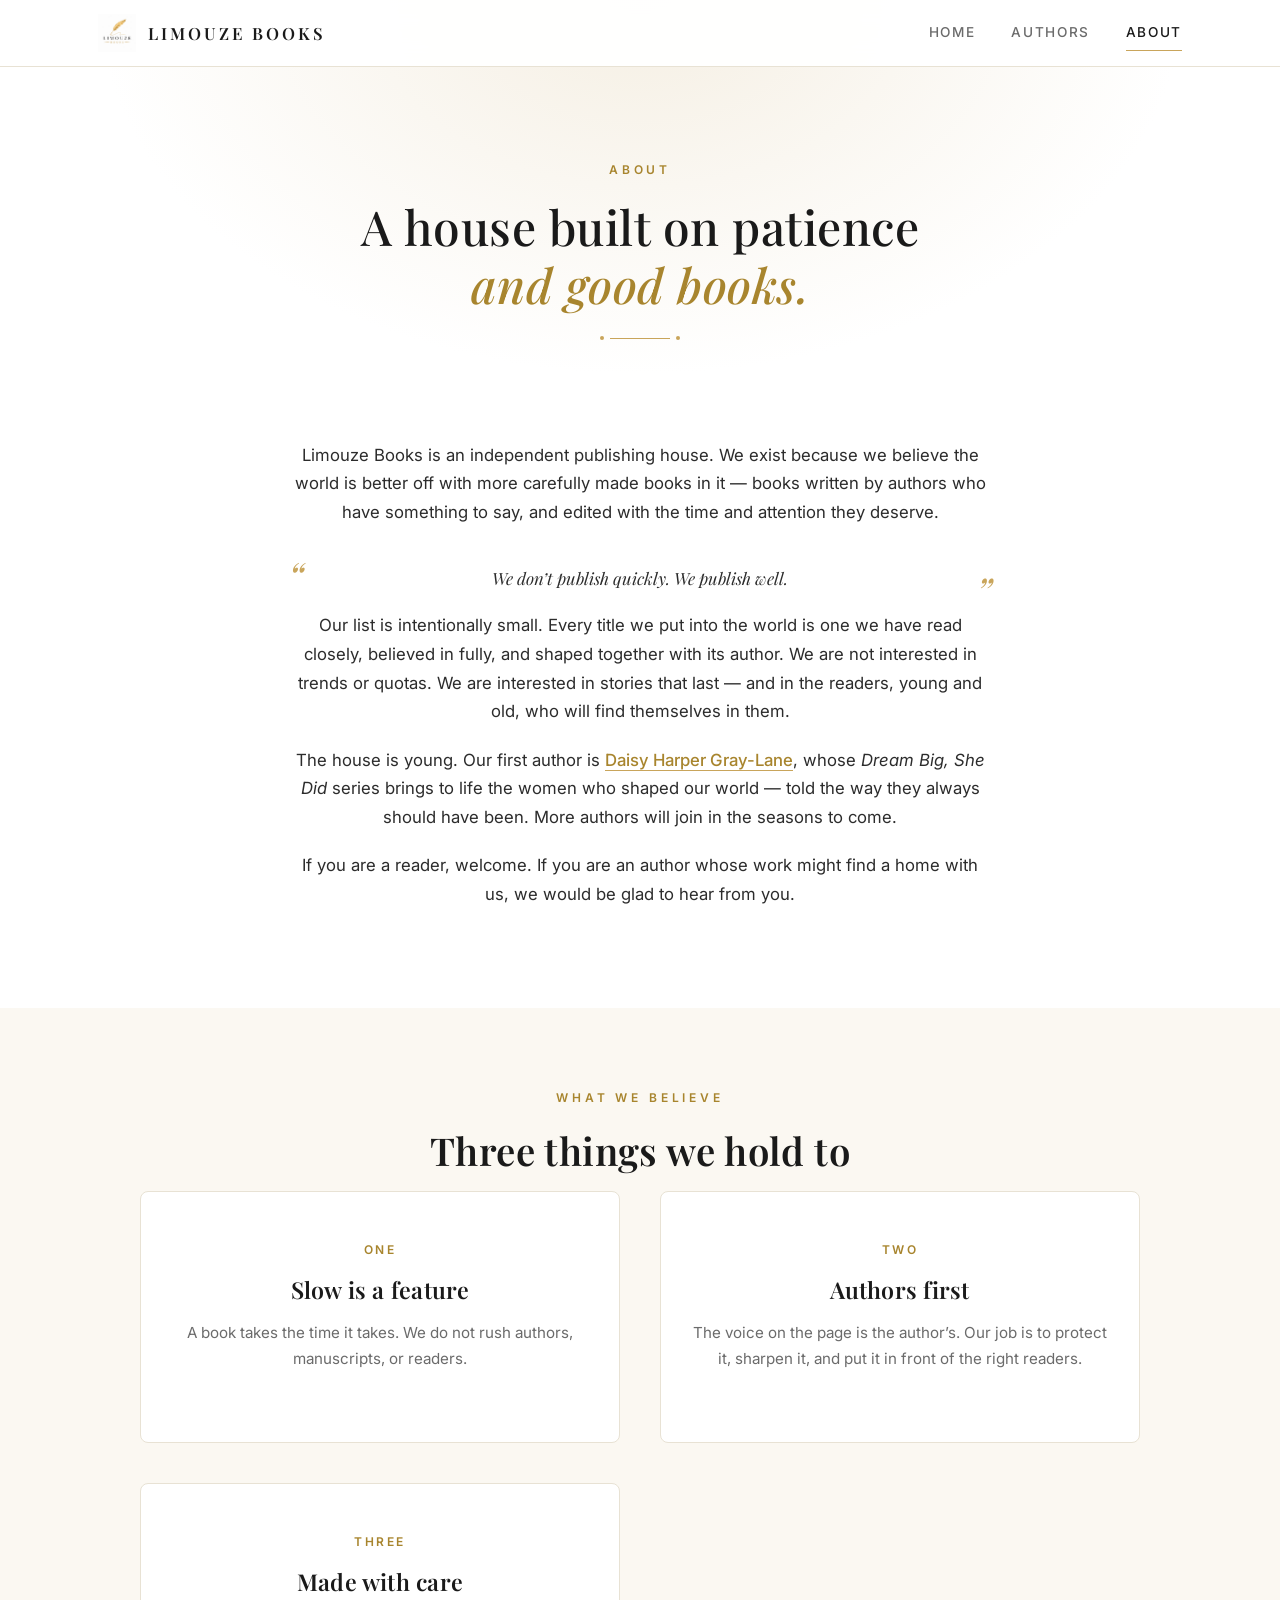
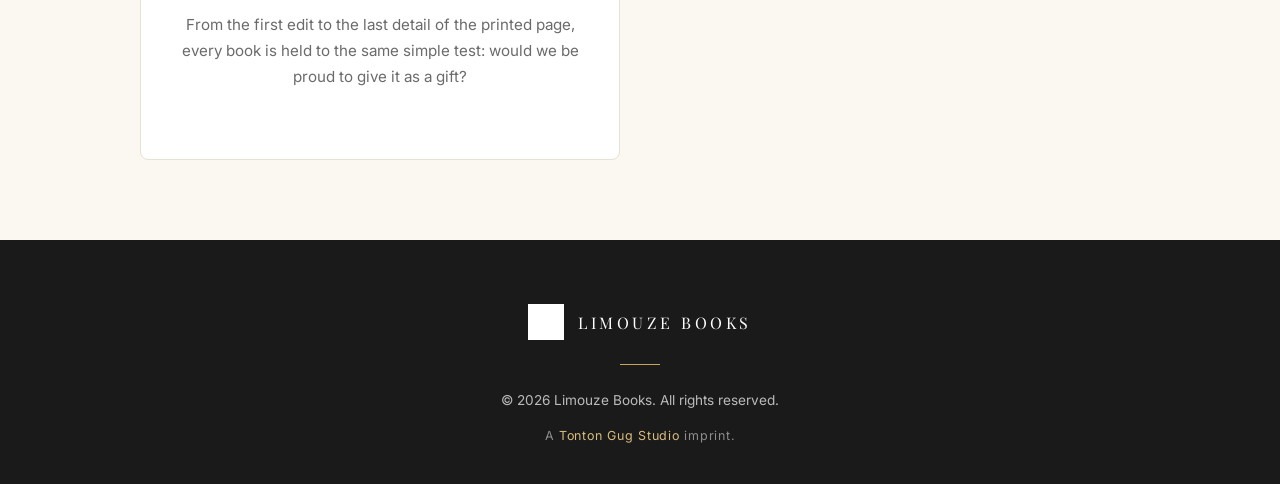
==== about.html @ 1fb587f5 "Initial commit: Limouze Books umbrella site" ====
<!DOCTYPE html>
<html lang="en">
<head>
  <meta charset="UTF-8">
  <meta name="viewport" content="width=device-width, initial-scale=1.0">
  <title>About | Limouze Books</title>
  <meta name="description" content="About Limouze Books — an independent publishing house dedicated to thoughtful, beautifully crafted books.">
  <link rel="icon" href="assets/logo.jpeg" type="image/jpeg">
  <link rel="preconnect" href="https://fonts.googleapis.com">
  <link rel="preconnect" href="https://fonts.gstatic.com" crossorigin>
  <link href="https://fonts.googleapis.com/css2?family=Playfair+Display:ital,wght@0,400;0,500;0,600;0,700;1,400;1,500&family=Inter:wght@400;500;600&display=swap" rel="stylesheet">
  <link rel="stylesheet" href="style.css">
</head>
<body>

  <!-- NAVBAR -->
  <nav class="navbar">
    <div class="container">
      <a href="index.html" class="nav-logo">
        <img src="assets/logo.jpeg" alt="Limouze Books">
        <span>Limouze Books</span>
      </a>
      <button class="nav-toggle" aria-label="Toggle menu">&#9776;</button>
      <div class="nav-links">
        <a href="index.html">Home</a>
        <a href="index.html#authors">Authors</a>
        <a href="about.html" class="active">About</a>
      </div>
    </div>
  </nav>

  <!-- HERO -->
  <section class="hero" style="padding: 160px 0 70px;">
    <div class="container">
      <span class="section-eyebrow">About</span>
      <h1 style="font-size: clamp(2rem, 4.5vw, 3rem);">A house built on patience<br><em>and good books.</em></h1>
      <div class="divider-gold"></div>
    </div>
  </section>

  <!-- ABOUT BODY -->
  <section class="about-section" style="padding-top: 0;">
    <div class="container">
      <p>Limouze Books is an independent publishing house. We exist because we believe the world is better off with more carefully made books in it &mdash; books written by authors who have something to say, and edited with the time and attention they deserve.</p>

      <p class="quote">We don&rsquo;t publish quickly. We publish well.</p>

      <p>Our list is intentionally small. Every title we put into the world is one we have read closely, believed in fully, and shaped together with its author. We are not interested in trends or quotas. We are interested in stories that last &mdash; and in the readers, young and old, who will find themselves in them.</p>

      <p>The house is young. Our first author is <a href="https://daisy-harper-gray-lane.vercel.app" target="_blank" rel="noopener" style="color: var(--gold-deep); border-bottom: 1px solid var(--gold); font-weight: 500;">Daisy Harper Gray-Lane</a>, whose <em>Dream Big, She Did</em> series brings to life the women who shaped our world &mdash; told the way they always should have been. More authors will join in the seasons to come.</p>

      <p>If you are a reader, welcome. If you are an author whose work might find a home with us, we would be glad to hear from you.</p>
    </div>
  </section>

  <!-- VALUES -->
  <section class="authors-section" style="padding: 80px 0;">
    <div class="container">
      <span class="section-eyebrow">What we believe</span>
      <h2 class="section-title">Three things we hold to</h2>

      <div class="authors-grid" style="max-width: 1000px;">

        <div class="author-card" style="cursor: default;">
          <div class="author-body" style="padding: 48px 32px;">
            <span class="role">One</span>
            <h3 style="margin-bottom: 16px;">Slow is a feature</h3>
            <p>A book takes the time it takes. We do not rush authors, manuscripts, or readers.</p>
          </div>
        </div>

        <div class="author-card" style="cursor: default;">
          <div class="author-body" style="padding: 48px 32px;">
            <span class="role">Two</span>
            <h3 style="margin-bottom: 16px;">Authors first</h3>
            <p>The voice on the page is the author&rsquo;s. Our job is to protect it, sharpen it, and put it in front of the right readers.</p>
          </div>
        </div>

        <div class="author-card" style="cursor: default;">
          <div class="author-body" style="padding: 48px 32px;">
            <span class="role">Three</span>
            <h3 style="margin-bottom: 16px;">Made with care</h3>
            <p>From the first edit to the last detail of the printed page, every book is held to the same simple test: would we be proud to give it as a gift?</p>
          </div>
        </div>

      </div>
    </div>
  </section>

  <!-- FOOTER -->
  <footer class="footer">
    <div class="container">
      <div class="footer-logo">
        <img src="assets/logo.jpeg" alt="Limouze Books">
        <span>Limouze Books</span>
      </div>
      <div class="footer-divider"></div>
      <p>&copy; 2026 Limouze Books. All rights reserved.</p>
      <p class="tgs-credit">A <a href="https://tonton-gug-studio.vercel.app" target="_blank" rel="noopener">Tonton Gug Studio</a> imprint.</p>
    </div>
  </footer>

  <script>
    document.querySelector('.nav-toggle').addEventListener('click', () => {
      document.querySelector('.nav-links').classList.toggle('open');
    });
    document.querySelectorAll('.nav-links a').forEach(a => {
      a.addEventListener('click', () => {
        document.querySelector('.nav-links').classList.remove('open');
      });
    });
  </script>
</body>
</html>
---- style.css ----
/* ===== RESET & BASE ===== */
*, *::before, *::after { box-sizing: border-box; margin: 0; padding: 0; }

:root {
  --gold:        #C9A55B;
  --gold-soft:   #D9BC7E;
  --gold-deep:   #A8852E;
  --ivory:       #FBF8F2;
  --cream:       #F5EFE3;
  --ink:         #1A1A1A;
  --charcoal:    #2C2C2C;
  --muted:       #6B6B6B;
  --line:        #E8E2D4;
  --white:       #FFFFFF;
  --radius:      4px;
  --radius-lg:   8px;
  --transition:  0.3s ease;
  --shadow:      0 8px 30px rgba(26,26,26,0.06);
  --shadow-hover:0 16px 40px rgba(26,26,26,0.10);
}

html { scroll-behavior: smooth; }

body {
  font-family: 'Inter', -apple-system, BlinkMacSystemFont, sans-serif;
  color: var(--charcoal);
  background: var(--white);
  line-height: 1.7;
  font-size: 16px;
  overflow-x: hidden;
  -webkit-font-smoothing: antialiased;
}

img { max-width: 100%; display: block; }
a { text-decoration: none; color: inherit; }
ul { list-style: none; }

h1, h2, h3, h4 {
  font-family: 'Playfair Display', Georgia, serif;
  font-weight: 600;
  color: var(--ink);
  line-height: 1.2;
  letter-spacing: 0.01em;
}

.container {
  max-width: 1140px;
  margin: 0 auto;
  padding: 0 28px;
}

/* ===== NAVBAR ===== */
.navbar {
  position: fixed;
  top: 0; left: 0; right: 0;
  z-index: 100;
  background: rgba(255, 255, 255, 0.94);
  backdrop-filter: blur(12px);
  border-bottom: 1px solid var(--line);
  padding: 14px 0;
}

.navbar .container {
  display: flex;
  align-items: center;
  justify-content: space-between;
}

.nav-logo {
  display: flex;
  align-items: center;
  gap: 12px;
  font-family: 'Playfair Display', serif;
  font-weight: 600;
  font-size: 1.05rem;
  letter-spacing: 0.18em;
  text-transform: uppercase;
  color: var(--ink);
}

.nav-logo img {
  width: 38px;
  height: 38px;
  object-fit: contain;
}

.nav-links {
  display: flex;
  gap: 36px;
  align-items: center;
}

.nav-links a {
  font-size: 0.85rem;
  font-weight: 500;
  letter-spacing: 0.12em;
  text-transform: uppercase;
  color: var(--muted);
  position: relative;
  transition: color var(--transition);
}

.nav-links a:hover, .nav-links a.active { color: var(--ink); }

.nav-links a::after {
  content: '';
  position: absolute;
  bottom: -6px; left: 0;
  width: 0; height: 1px;
  background: var(--gold);
  transition: width var(--transition);
}

.nav-links a:hover::after, .nav-links a.active::after { width: 100%; }

.nav-toggle {
  display: none;
  background: none; border: none;
  font-size: 1.4rem;
  cursor: pointer;
  color: var(--ink);
}

/* ===== HERO ===== */
.hero {
  padding: 180px 0 120px;
  text-align: center;
  background:
    radial-gradient(ellipse at top, var(--cream) 0%, transparent 60%),
    var(--white);
  position: relative;
}

.hero-logo {
  width: 260px;
  margin: 0 auto 36px;
  opacity: 0;
  animation: fadeUp 1s ease 0.1s forwards;
}

.hero h1 {
  font-size: clamp(2rem, 5vw, 3.4rem);
  margin-bottom: 24px;
  font-weight: 500;
  opacity: 0;
  animation: fadeUp 1s ease 0.3s forwards;
}

.hero h1 em {
  font-style: italic;
  color: var(--gold-deep);
  font-weight: 500;
}

.hero-tagline {
  font-size: 1.05rem;
  color: var(--muted);
  max-width: 580px;
  margin: 0 auto 44px;
  opacity: 0;
  animation: fadeUp 1s ease 0.5s forwards;
}

.divider-gold {
  width: 60px;
  height: 1px;
  background: var(--gold);
  margin: 0 auto 32px;
  position: relative;
}

.divider-gold::before, .divider-gold::after {
  content: '';
  position: absolute;
  top: 50%;
  width: 4px; height: 4px;
  border-radius: 50%;
  background: var(--gold);
  transform: translateY(-50%);
}
.divider-gold::before { left: -10px; }
.divider-gold::after  { right: -10px; }

@keyframes fadeUp {
  to { opacity: 1; transform: translateY(0); }
  from { opacity: 0; transform: translateY(20px); }
}

/* ===== SECTIONS ===== */
section { padding: 100px 0; }

.section-eyebrow {
  display: block;
  text-align: center;
  font-size: 0.75rem;
  font-weight: 600;
  letter-spacing: 0.32em;
  text-transform: uppercase;
  color: var(--gold-deep);
  margin-bottom: 18px;
}

.section-title {
  font-size: clamp(1.7rem, 3.5vw, 2.4rem);
  text-align: center;
  margin-bottom: 18px;
}

.section-subtitle {
  text-align: center;
  color: var(--muted);
  max-width: 640px;
  margin: 0 auto 64px;
  font-size: 1rem;
}

/* ===== AUTHORS ===== */
.authors-section { background: var(--ivory); }

.authors-grid {
  display: grid;
  grid-template-columns: repeat(auto-fit, minmax(320px, 1fr));
  gap: 40px;
  max-width: 900px;
  margin: 0 auto;
}

.author-card {
  background: var(--white);
  border: 1px solid var(--line);
  border-radius: var(--radius-lg);
  overflow: hidden;
  transition: transform var(--transition), box-shadow var(--transition), border-color var(--transition);
  display: flex;
  flex-direction: column;
}

.author-card:hover {
  transform: translateY(-6px);
  box-shadow: var(--shadow-hover);
  border-color: var(--gold-soft);
}

.author-portrait {
  width: 100%;
  aspect-ratio: 4/5;
  object-fit: cover;
  background: var(--cream);
}

.author-body {
  padding: 32px 28px;
  text-align: center;
}

.author-card h3 {
  font-size: 1.45rem;
  margin-bottom: 6px;
}

.author-card .role {
  display: block;
  font-size: 0.75rem;
  font-weight: 600;
  letter-spacing: 0.22em;
  text-transform: uppercase;
  color: var(--gold-deep);
  margin-bottom: 16px;
}

.author-card p {
  color: var(--muted);
  font-size: 0.95rem;
  margin-bottom: 22px;
}

.author-card .author-link {
  display: inline-flex;
  align-items: center;
  gap: 8px;
  font-size: 0.8rem;
  font-weight: 600;
  letter-spacing: 0.18em;
  text-transform: uppercase;
  color: var(--ink);
  border-bottom: 1px solid var(--gold);
  padding-bottom: 4px;
  transition: color var(--transition), border-color var(--transition);
}

.author-card .author-link:hover {
  color: var(--gold-deep);
  border-color: var(--gold-deep);
}

.author-card.coming-soon {
  background: transparent;
  border-style: dashed;
  border-color: var(--line);
}

.author-card.coming-soon .author-portrait {
  background: var(--cream);
  display: flex;
  align-items: center;
  justify-content: center;
  font-family: 'Playfair Display', serif;
  font-size: 3rem;
  color: var(--gold);
  font-style: italic;
}

.author-card.coming-soon .role { color: var(--muted); }
.author-card.coming-soon h3 { color: var(--muted); font-style: italic; }

/* ===== ABOUT ===== */
.about-section {
  text-align: center;
}

.about-section .container {
  max-width: 760px;
}

.about-section p {
  font-size: 1.05rem;
  color: var(--charcoal);
  margin-bottom: 20px;
}

.about-section p:last-of-type { margin-bottom: 0; }

.quote {
  font-family: 'Playfair Display', serif;
  font-style: italic;
  font-size: 1.4rem;
  color: var(--ink);
  margin: 40px 0;
  position: relative;
  padding: 0 30px;
  line-height: 1.5;
}

.quote::before, .quote::after {
  font-family: 'Playfair Display', serif;
  color: var(--gold);
  font-size: 2.5rem;
  position: absolute;
  line-height: 1;
}
.quote::before { content: '\201C'; left: 0; top: -10px; }
.quote::after  { content: '\201D'; right: 0; bottom: -20px; }

/* ===== FOOTER ===== */
.footer {
  background: var(--ink);
  color: rgba(255, 255, 255, 0.7);
  padding: 64px 0 32px;
  text-align: center;
}

.footer-logo {
  display: inline-flex;
  align-items: center;
  gap: 14px;
  margin-bottom: 24px;
  filter: brightness(0) invert(1);
}

.footer-logo img {
  width: 36px;
  height: 36px;
  object-fit: contain;
}

.footer-logo span {
  font-family: 'Playfair Display', serif;
  font-size: 1rem;
  letter-spacing: 0.22em;
  text-transform: uppercase;
  color: var(--white);
}

.footer .footer-divider {
  width: 40px;
  height: 1px;
  background: var(--gold);
  margin: 0 auto 24px;
}

.footer p {
  font-size: 0.85rem;
  margin-bottom: 6px;
}

.footer a {
  color: var(--gold-soft);
  transition: color var(--transition);
}
.footer a:hover { color: var(--gold); }

.footer .tgs-credit {
  margin-top: 12px;
  font-size: 0.78rem;
  letter-spacing: 0.06em;
  color: rgba(255,255,255,0.5);
}

/* ===== RESPONSIVE ===== */
@media (max-width: 768px) {
  .nav-toggle { display: block; }

  .nav-links {
    position: absolute;
    top: 100%; left: 0; right: 0;
    background: var(--white);
    border-bottom: 1px solid var(--line);
    flex-direction: column;
    gap: 0;
    padding: 0;
    max-height: 0;
    overflow: hidden;
    transition: max-height var(--transition);
  }

  .nav-links.open { max-height: 300px; }

  .nav-links a {
    width: 100%;
    text-align: center;
    padding: 18px 0;
    border-bottom: 1px solid var(--line);
  }
  .nav-links a::after { display: none; }

  .hero { padding: 140px 0 80px; }
  .hero-logo { width: 200px; }

  section { padding: 70px 0; }

  .authors-grid { grid-template-columns: 1fr; gap: 28px; }
}
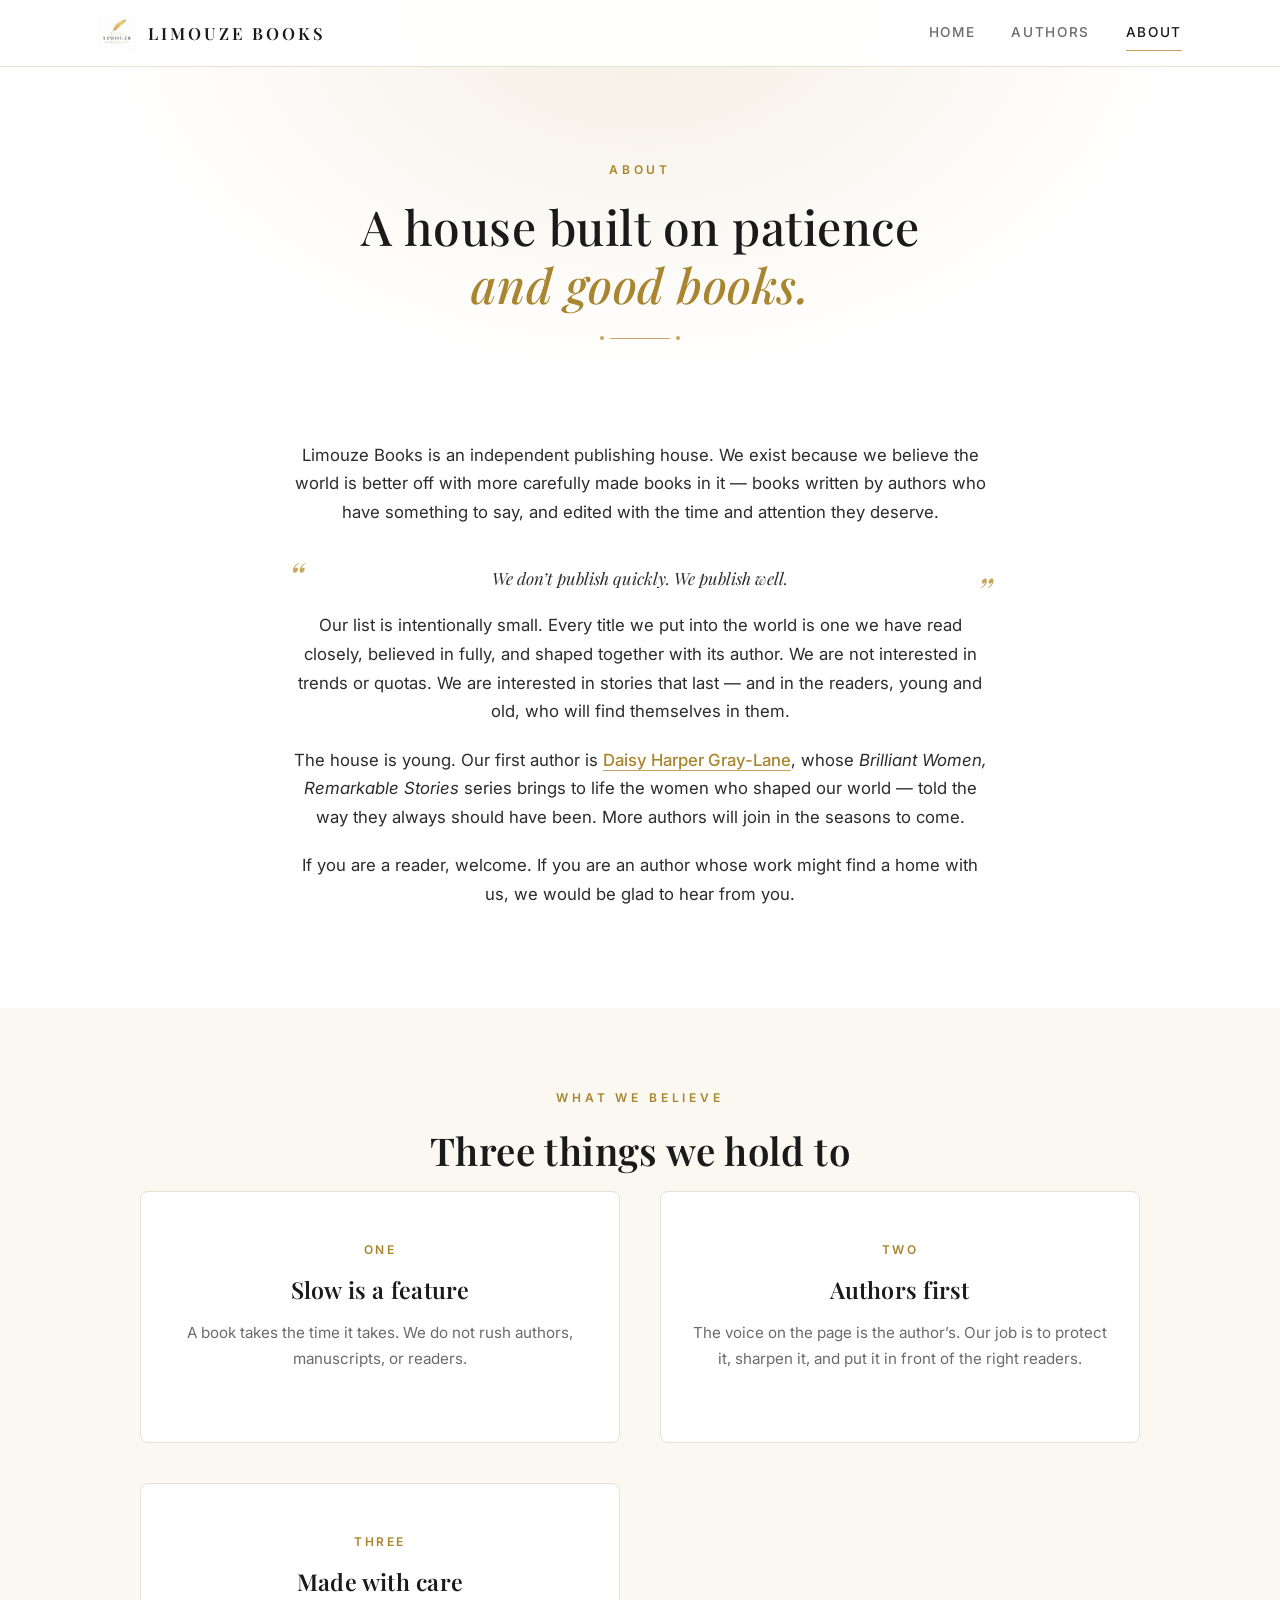
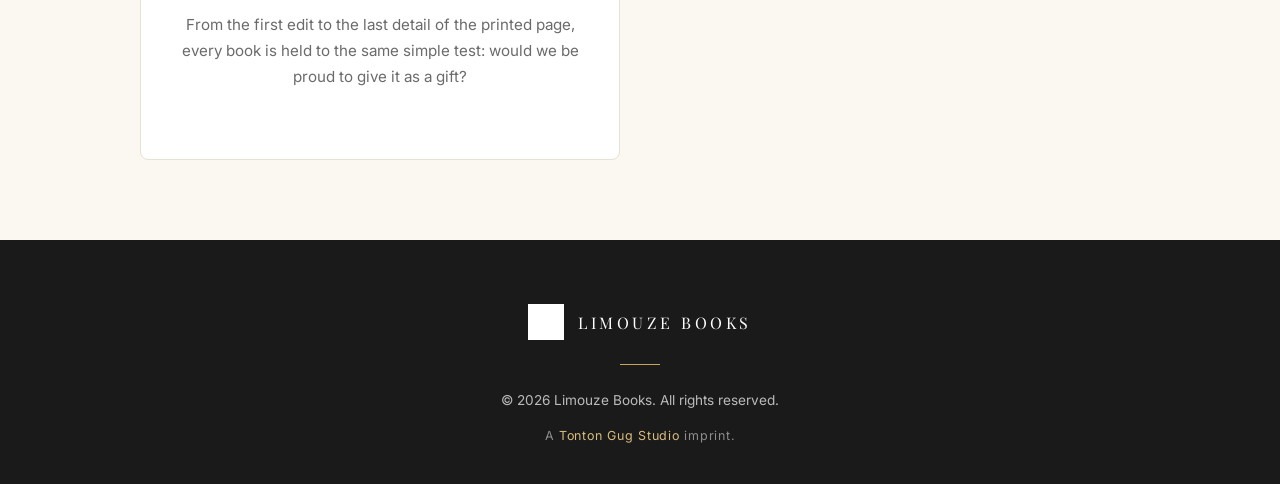
==== commit 3a1023a8: "Update Daisy series name and circular logo framing on home - Series renamed to 'Brilliant Women, Rem" ====
--- a/about.html
+++ b/about.html
@@ -47,7 +47,7 @@
 
       <p>Our list is intentionally small. Every title we put into the world is one we have read closely, believed in fully, and shaped together with its author. We are not interested in trends or quotas. We are interested in stories that last &mdash; and in the readers, young and old, who will find themselves in them.</p>
 
-      <p>The house is young. Our first author is <a href="https://daisy-harper-gray-lane.vercel.app" target="_blank" rel="noopener" style="color: var(--gold-deep); border-bottom: 1px solid var(--gold); font-weight: 500;">Daisy Harper Gray-Lane</a>, whose <em>Dream Big, She Did</em> series brings to life the women who shaped our world &mdash; told the way they always should have been. More authors will join in the seasons to come.</p>
+      <p>The house is young. Our first author is <a href="https://daisy-harper-gray-lane.vercel.app" target="_blank" rel="noopener" style="color: var(--gold-deep); border-bottom: 1px solid var(--gold); font-weight: 500;">Daisy Harper Gray-Lane</a>, whose <em>Brilliant Women, Remarkable Stories</em> series brings to life the women who shaped our world &mdash; told the way they always should have been. More authors will join in the seasons to come.</p>
 
       <p>If you are a reader, welcome. If you are an author whose work might find a home with us, we would be glad to hear from you.</p>
     </div>
--- a/style.css
+++ b/style.css
@@ -131,11 +131,26 @@
   position: relative;
 }
 
-.hero-logo {
-  width: 260px;
+.hero-logo-frame {
+  width: 280px;
+  height: 280px;
   margin: 0 auto 36px;
+  border-radius: 50%;
+  background: var(--white);
+  border: 1px solid var(--gold-soft);
+  box-shadow: 0 0 0 8px var(--white), 0 0 0 9px var(--cream), 0 18px 50px rgba(201, 165, 91, 0.18);
+  display: flex;
+  align-items: center;
+  justify-content: center;
+  overflow: hidden;
   opacity: 0;
   animation: fadeUp 1s ease 0.1s forwards;
+}
+
+.hero-logo {
+  width: 88%;
+  height: 88%;
+  object-fit: contain;
 }
 
 .hero h1 {
@@ -434,7 +449,7 @@
   .nav-links a::after { display: none; }
 
   .hero { padding: 140px 0 80px; }
-  .hero-logo { width: 200px; }
+  .hero-logo-frame { width: 220px; height: 220px; }
 
   section { padding: 70px 0; }
 
